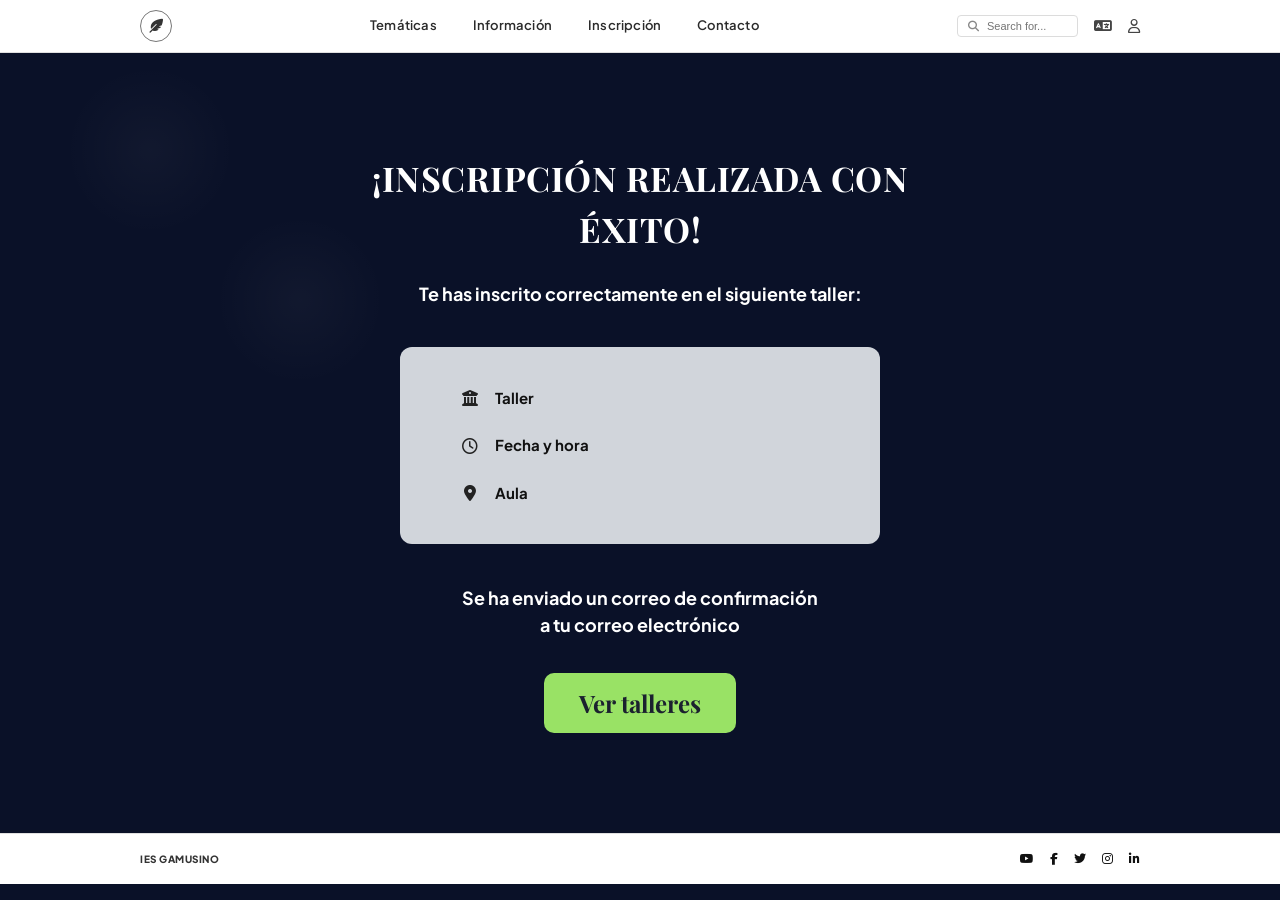
==== confirmacion.html @ 70feed96 "Pagina 4 confirmacion html, añado nuevo codigo en css" ====
<!DOCTYPE html>
<html lang="es">
<head>
  <meta charset="UTF-8">
  <meta name="viewport" content="width=device-width, initial-scale=1.0">
  <title>Inscripción - IES Gamusino</title>
  <!-- Google Fonts & Font Awesome Icons -->
  <link rel="preconnect" href="https://fonts.googleapis.com">
  <link rel="preconnect" href="https://fonts.gstatic.com" crossorigin>
  <link href="https://fonts.googleapis.com/css2?family=Cinzel:wght@600;700&family=Playfair+Display:ital,wght@0,600;0,700;1,400&family=Plus+Jakarta+Sans:wght@400;500;600;700&display=swap" rel="stylesheet">
  <link rel="stylesheet" href="https://cdnjs.cloudflare.com/ajax/libs/font-awesome/6.5.1/css/all.min.css">
  <link rel="stylesheet" href="css/style.css">
</head>
<body class="bg-watermark-tiled">

  <!-- Header / Barra de Navegación -->
  <header class="main-header">
    <div class="header-container">
      <div class="logo">
        <i class="fa-solid fa-feather-pointed"></i>
      </div>
      <nav class="nav-links">
        <a href="index.html">Temáticas</a>
        <a href="informacion.html">Información</a>
        <a href="inscripcion.html" class="active">Inscripción</a>
        <a href="contacto.html">Contacto</a>
      </nav>
      <div class="header-tools">
        <div class="search-bar">
          <i class="fa-solid fa-magnifying-glass"></i>
          <input type="text" placeholder="Search for...">
        </div>
        <button class="icon-btn" aria-label="Idioma"><i class="fa-solid fa-language"></i></button>
        <button class="icon-btn" aria-label="Perfil"><i class="fa-regular fa-user"></i></button>
      </div>
    </div>
  </header>

  <!-- Contenido Principal -->
  <main class="main-content success-main">
    <div class="container success-container">
      
      <h1 class="success-title">¡INSCRIPCIÓN REALIZADA CON ÉXITO!</h1>
      <p class="success-subtitle">Te has inscrito correctamente en el siguiente taller:</p>

      <!-- Tarjeta gris de datos -->
      <div class="success-card">
        <div class="success-card-item">
          <i class="fa-solid fa-building-columns"></i>
          <span>Taller</span>
        </div>
        <div class="success-card-item">
          <i class="fa-regular fa-clock"></i>
          <span>Fecha y hora</span>
        </div>
        <div class="success-card-item">
          <i class="fa-solid fa-location-dot"></i>
          <span>Aula</span>
        </div>
      </div>

      <p class="success-message">
        Se ha enviado un correo de confirmación<br>
        a tu correo electrónico
      </p>

      <a href="index.html" class="btn-green">Ver talleres</a>

    </div>
  </main>

  <!-- Footer -->
  <footer class="main-footer">
    <div class="footer-container">
      <div class="footer-copy">
        IES GAMUSINO
      </div>
      <div class="footer-socials">
        <a href="#" aria-label="Youtube"><i class="fa-brands fa-youtube"></i></a>
        <a href="#" aria-label="Facebook"><i class="fa-brands fa-facebook-f"></i></a>
        <a href="#" aria-label="Twitter"><i class="fa-brands fa-twitter"></i></a>
        <a href="#" aria-label="Instagram"><i class="fa-brands fa-instagram"></i></a>
        <a href="#" aria-label="LinkedIn"><i class="fa-brands fa-linkedin-in"></i></a>
      </div>
    </div>
  </footer>

</body>
</html>
---- css/style.css ----
/* Reseteo general */
* {
  margin: 0;
  padding: 0;
  box-sizing: border-box;
}

:root {
  --bg-dark: #0a1128;
  --accent-lime: #99e265;
  --accent-yellow: #f8c057;
  --card-cream: #fce7b2;
  --text-dark: #1b212f;
  --text-light: #ffffff;
}

body {
  font-family: 'Plus Jakarta Sans', sans-serif;
  background-color: var(--bg-dark);
  color: var(--text-light);
  line-height: 1.5;
  overflow-x: hidden;
  /* Marca de agua de fondo que emula el sello circular de la imagen */
  background-image: 
    radial-gradient(circle at 10% 8%, rgba(255, 255, 255, 0.04) 0%, transparent 25%),
    radial-gradient(circle at 85% 15%, rgba(255, 255, 255, 0.03) 0%, transparent 30%),
    radial-gradient(circle at 50% 60%, rgba(255, 255, 255, 0.02) 0%, transparent 40%);
  background-repeat: no-repeat;
}

.container {
  max-width: 1040px;
  margin: 0 auto;
  padding: 0 20px;
}

/* Header */
.main-header {
  background-color: #ffffff;
  padding: 10px 0;
  border-bottom: 1px solid #e0e0e0;
}

.header-container {
  max-width: 1040px;
  margin: 0 auto;
  padding: 0 20px;
  display: flex;
  align-items: center;
  justify-content: space-between;
}

.logo {
  width: 32px;
  height: 32px;
  border: 1px solid #777;
  border-radius: 50%;
  display: flex;
  align-items: center;
  justify-content: center;
  color: #333;
  font-size: 14px;
}

.nav-links {
  display: flex;
  gap: 36px;
}

.nav-links a {
  text-decoration: none;
  color: #2b2b2b;
  font-size: 13px;
  font-weight: 600;
  letter-spacing: 0.2px;
}

.header-tools {
  display: flex;
  align-items: center;
  gap: 16px;
}

.search-bar {
  display: flex;
  align-items: center;
  background: #ffffff;
  border: 1px solid #dcdcdc;
  border-radius: 4px;
  padding: 4px 10px;
  gap: 8px;
}

.search-bar i {
  font-size: 11px;
  color: #888;
}

.search-bar input {
  border: none;
  outline: none;
  font-size: 11px;
  width: 80px;
}

.icon-btn {
  background: none;
  border: none;
  cursor: pointer;
  color: #444;
  font-size: 14px;
}

/* Hero */
.hero-section {
  padding: 55px 0 35px;
}

.sub-brand {
  font-family: 'Cinzel', serif;
  font-size: 20px;
  letter-spacing: 2px;
  margin-bottom: 20px;
  font-weight: 700;
}

.hero-title {
  font-family: 'Playfair Display', serif;
  font-size: 42px;
  font-weight: 700;
  line-height: 1.2;
}

.hero-title span {
  color: var(--accent-yellow);
}

/* Tarjeta La estrella de la temporada */
.featured-card {
  background-color: var(--accent-lime);
  color: var(--text-dark);
  border-radius: 18px;
  padding: 35px 40px;
  display: grid;
  grid-template-columns: 1.15fr 0.85fr;
  gap: 30px;
  align-items: center;
  margin-bottom: 45px;
  box-shadow: 0 10px 30px rgba(0, 0, 0, 0.3);
}

.featured-info h2 {
  font-family: 'Playfair Display', serif;
  font-size: 38px;
  font-weight: 700;
  margin-bottom: 12px;
}

.featured-info .subtitle {
  font-weight: 700;
  font-size: 12.5px;
  margin-bottom: 14px;
}

.featured-info .description {
  font-size: 12px;
  line-height: 1.6;
  margin-bottom: 24px;
  color: #222;
}

.btn-pill {
  display: inline-block;
  background-color: #ffffff;
  color: #111;
  text-decoration: none;
  font-size: 11px;
  font-weight: 700;
  padding: 8px 18px;
  border-radius: 20px;
  box-shadow: 0 2px 6px rgba(0,0,0,0.15);
  border: 1px solid rgba(0,0,0,0.05);
}

.featured-image img {
  width: 100%;
  height: 240px;
  object-fit: cover;
  border-radius: 6px;
  display: block;
}

/* Middle Grid: Novedades & Filtro */
.middle-grid {
  display: grid;
  grid-template-columns: 1.25fr 0.9fr;
  gap: 45px;
  margin-bottom: 50px;
}

.section-badge-title {
  display: flex;
  align-items: center;
  gap: 10px;
  font-size: 26px;
  font-family: 'Playfair Display', serif;
  margin-bottom: 20px;
}

.section-badge-title i {
  font-size: 20px;
}

/* Novedades Card */
.news-card {
  background-color: var(--card-cream);
  color: #2b261b;
  border-radius: 16px;
  padding: 24px;
  box-shadow: 0 8px 24px rgba(0, 0, 0, 0.25);
}

.news-header h4 {
  font-weight: 800;
  font-size: 13.5px;
  color: #1a1a1a;
}

.news-header p {
  font-size: 12px;
  font-style: italic;
  margin-bottom: 18px;
  color: #444;
}

.news-body {
  display: grid;
  grid-template-columns: 1fr 1fr;
  gap: 16px;
  align-items: center;
}

.news-img img {
  width: 100%;
  height: 180px;
  object-fit: cover;
  border-radius: 6px;
  display: block;
}

.news-text p {
  font-size: 12px;
  line-height: 1.55;
  color: #2a2a2a;
}

/* Filtro talleres & Select */
.filter-group {
  margin-bottom: 20px;
}

.filter-group label {
  display: block;
  font-size: 13.5px;
  font-weight: 500;
  margin-bottom: 6px;
  color: #d1d5db;
}

.select-wrapper {
  position: relative;
}

.select-wrapper select {
  width: 100%;
  padding: 9px 12px;
  border-radius: 4px;
  border: none;
  font-size: 12px;
  color: #777;
  background-color: #fff;
  appearance: none;
  cursor: pointer;
}

.select-wrapper i {
  position: absolute;
  right: 12px;
  top: 50%;
  transform: translateY(-50%);
  color: #666;
  font-size: 11px;
  pointer-events: none;
}

/* Calendario */
.calendar-card {
  background: #ffffff;
  color: #333;
  border-radius: 6px;
  padding: 16px 14px;
  box-shadow: 0 4px 15px rgba(0,0,0,0.2);
}

.calendar-header {
  display: flex;
  justify-content: space-between;
  align-items: center;
  margin-bottom: 12px;
}

.cal-title {
  font-size: 11px;
  font-weight: 700;
  color: #333;
}

.cal-nav {
  background: #f8c057;
  border: none;
  width: 18px;
  height: 18px;
  border-radius: 50%;
  display: flex;
  align-items: center;
  justify-content: center;
  font-size: 8px;
  color: #fff;
  cursor: pointer;
}

.calendar-grid {
  display: grid;
  grid-template-columns: repeat(7, 1fr);
  text-align: center;
}

.calendar-grid.weekdays span {
  font-size: 8.5px;
  color: #999;
  font-weight: 600;
  margin-bottom: 8px;
}

.calendar-grid.days span {
  font-size: 9.5px;
  padding: 4px 0;
  color: #333;
}

/* Sección Nuestros talleres */
.workshops-section {
  text-align: center;
  padding: 20px 0 60px;
}

.workshops-title {
  font-family: 'Playfair Display', serif;
  font-size: 32px;
  font-weight: 700;
  margin-bottom: 28px;
}

.carousel-container {
  display: flex;
  align-items: center;
  justify-content: center;
  gap: 16px;
}

.carousel-arrow {
  background: none;
  border: none;
  color: #ffffff;
  font-size: 24px;
  cursor: pointer;
  opacity: 0.8;
  padding: 8px;
}

.carousel-arrow:hover {
  opacity: 1;
}

.workshops-grid {
  display: grid;
  grid-template-columns: repeat(3, 1fr);
  gap: 24px;
  width: 100%;
}

.workshop-card {
  background-color: var(--accent-lime);
  color: var(--text-dark);
  border-radius: 18px;
  padding: 22px 18px 20px;
  display: flex;
  flex-direction: column;
  align-items: center;
}

.workshop-card h3 {
  font-family: 'Playfair Display', serif;
  font-size: 25px;
  font-weight: 700;
  margin-bottom: 12px;
}

.card-img-wrap {
  width: 100%;
  margin-bottom: 14px;
}

.card-img-wrap img {
  width: 100%;
  height: 140px;
  object-fit: cover;
  border-radius: 4px;
  display: block;
}

.workshop-desc {
  font-size: 11px;
  line-height: 1.5;
  color: #222;
  margin-bottom: 16px;
  flex-grow: 1;
}

.btn-pill-card {
  font-size: 10px;
  padding: 6px 14px;
}

/* Paginación Dots */
.dots-pagination {
  display: flex;
  justify-content: center;
  gap: 8px;
  margin-top: 22px;
}

.dot {
  width: 8px;
  height: 8px;
  border-radius: 50%;
  background-color: #64748b;
  display: inline-block;
}

.dot.active {
  width: 18px;
  border-radius: 4px;
  background-color: #ffffff;
}

/* Footer */
.main-footer {
  background-color: #ffffff;
  padding: 16px 0;
  border-top: 1px solid #e0e0e0;
}

.footer-container {
  max-width: 1040px;
  margin: 0 auto;
  padding: 0 20px;
  display: flex;
  justify-content: space-between;
  align-items: center;
}

.footer-copy {
  font-size: 10px;
  font-weight: 800;
  color: #333;
  letter-spacing: 0.5px;
}

.footer-socials {
  display: flex;
  gap: 16px;
}

.footer-socials a {
  color: #111;
  font-size: 12px;
  text-decoration: none;
}

/* Responsive */
@media (max-width: 850px) {
  .featured-card,
  .middle-grid,
  .news-body,
  .workshops-grid {
    grid-template-columns: 1fr;
  }

  .carousel-arrow {
    display: none;
  }
}

/* =========================================
   ESTILOS PARA LA PÁGINA 4 (CONFIRMACIÓN)
   ========================================= */

/* Fondo específico para simular los logos repetidos como marca de agua */
.bg-watermark-tiled {
  /* Genera un patrón tenue en el fondo manteniendo el azul oscuro */
  background-image: 
    radial-gradient(circle at center, rgba(255,255,255,0.03) 0%, transparent 40%),
    radial-gradient(circle at center, rgba(255,255,255,0.03) 0%, transparent 40%);
  background-size: 300px 300px;
  background-position: 0 0, 150px 150px;
}

.success-main {
  /* Calcula la altura para centrar el contenido ocupando la pantalla */
  min-height: calc(100vh - 120px); 
  display: flex;
  align-items: center;
  justify-content: center;
  padding: 60px 20px;
}

.success-container {
  display: flex;
  flex-direction: column;
  align-items: center;
  text-align: center;
  max-width: 700px;
}

.success-title {
  font-family: 'Playfair Display', serif;
  font-size: 34px;
  font-weight: 700;
  margin-bottom: 25px;
  letter-spacing: 0.5px;
}

.success-subtitle {
  font-size: 18px;
  font-weight: 700;
  margin-bottom: 40px;
}

/* Tarjeta gris de datos */
.success-card {
  background-color: #d1d5db; /* Gris claro */
  color: #111;
  border-radius: 12px;
  padding: 40px 60px;
  width: 100%;
  max-width: 480px;
  text-align: left;
  margin-bottom: 40px;
}

.success-card-item {
  display: flex;
  align-items: center;
  gap: 15px;
  font-size: 15px;
  font-weight: 700;
  margin-bottom: 25px;
}

.success-card-item:last-child {
  margin-bottom: 0;
}

.success-card-item i {
  font-size: 16px;
  width: 20px;
  text-align: center;
  color: #222;
}

.success-message {
  font-size: 18px;
  font-weight: 700;
  line-height: 1.5;
  margin-bottom: 35px;
}

/* Modificador del botón verde para esta vista */
.btn-success {
  font-size: 24px;
  padding: 12px 35px;
  border-radius: 10px;
}

/* Ajustes Responsive */
@media (max-width: 600px) {
  .success-title {
    font-size: 26px;
  }
  .success-card {
    padding: 30px 40px;
  }
  .btn-success {
    font-size: 20px;
    padding: 10px 25px;
  }
}

/* =========================================
   BOTÓN VERDE GLOBAL (CTA)
   ========================================= */
.btn-green {
  display: inline-block;
  background-color: var(--accent-lime); /* Este es tu verde #99e265 */
  color: var(--text-dark);
  font-family: 'Playfair Display', serif;
  font-size: 24px;
  font-weight: 700;
  text-decoration: none;
  padding: 12px 35px;
  border-radius: 10px;
  transition: transform 0.2s ease, box-shadow 0.2s ease;
}

.btn-green:hover {
  transform: scale(1.05);
  box-shadow: 0 5px 15px rgba(153, 226, 101, 0.4);
}
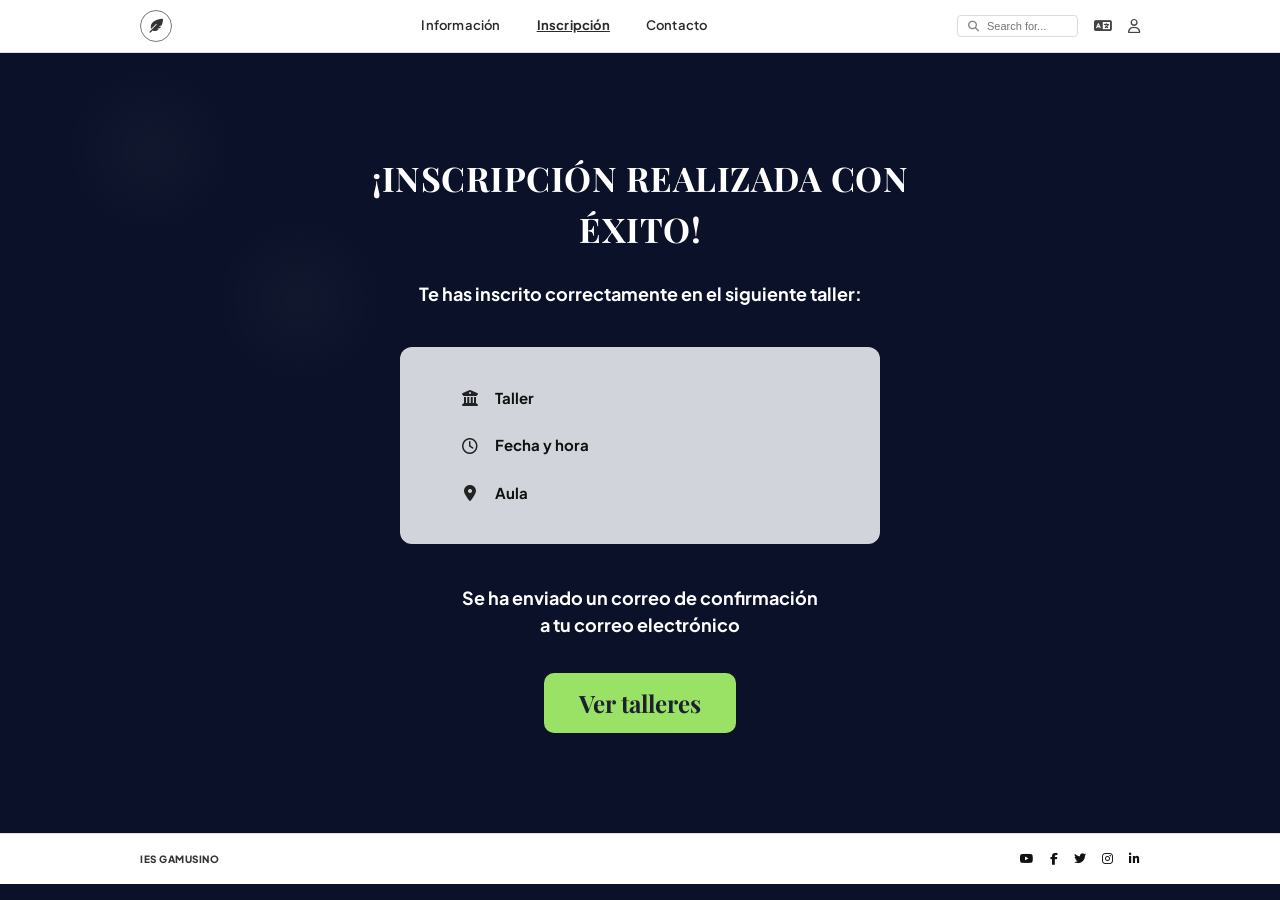
==== commit c4ef99b9: "Página de inscripción añadida" ====
--- a/confirmacion.html
+++ b/confirmacion.html
@@ -1,5 +1,6 @@
 <!DOCTYPE html>
 <html lang="es">
+
 <head>
   <meta charset="UTF-8">
   <meta name="viewport" content="width=device-width, initial-scale=1.0">
@@ -7,10 +8,13 @@
   <!-- Google Fonts & Font Awesome Icons -->
   <link rel="preconnect" href="https://fonts.googleapis.com">
   <link rel="preconnect" href="https://fonts.gstatic.com" crossorigin>
-  <link href="https://fonts.googleapis.com/css2?family=Cinzel:wght@600;700&family=Playfair+Display:ital,wght@0,600;0,700;1,400&family=Plus+Jakarta+Sans:wght@400;500;600;700&display=swap" rel="stylesheet">
+  <link
+    href="https://fonts.googleapis.com/css2?family=Cinzel:wght@600;700&family=Playfair+Display:ital,wght@0,600;0,700;1,400&family=Plus+Jakarta+Sans:wght@400;500;600;700&display=swap"
+    rel="stylesheet">
   <link rel="stylesheet" href="https://cdnjs.cloudflare.com/ajax/libs/font-awesome/6.5.1/css/all.min.css">
   <link rel="stylesheet" href="css/style.css">
 </head>
+
 <body class="bg-watermark-tiled">
 
   <!-- Header / Barra de Navegación -->
@@ -19,11 +23,10 @@
       <div class="logo">
         <i class="fa-solid fa-feather-pointed"></i>
       </div>
-      <nav class="nav-links">
-        <a href="index.html">Temáticas</a>
+      <nav class="nav-links" aria-label="Navegación principal">
         <a href="informacion.html">Información</a>
-        <a href="inscripcion.html" class="active">Inscripción</a>
-        <a href="contacto.html">Contacto</a>
+        <a href="inscripcion.html" aria-current="page">Inscripción</a>
+        <a href="#contacto">Contacto</a>
       </nav>
       <div class="header-tools">
         <div class="search-bar">
@@ -39,7 +42,7 @@
   <!-- Contenido Principal -->
   <main class="main-content success-main">
     <div class="container success-container">
-      
+
       <h1 class="success-title">¡INSCRIPCIÓN REALIZADA CON ÉXITO!</h1>
       <p class="success-subtitle">Te has inscrito correctamente en el siguiente taller:</p>
 
@@ -86,4 +89,5 @@
   </footer>
 
 </body>
+
 </html>
--- a/css/style.css
+++ b/css/style.css
@@ -21,7 +21,7 @@
   line-height: 1.5;
   overflow-x: hidden;
   /* Marca de agua de fondo que emula el sello circular de la imagen */
-  background-image: 
+  background-image:
     radial-gradient(circle at 10% 8%, rgba(255, 255, 255, 0.04) 0%, transparent 25%),
     radial-gradient(circle at 85% 15%, rgba(255, 255, 255, 0.03) 0%, transparent 30%),
     radial-gradient(circle at 50% 60%, rgba(255, 255, 255, 0.02) 0%, transparent 40%);
@@ -178,8 +178,8 @@
   font-weight: 700;
   padding: 8px 18px;
   border-radius: 20px;
-  box-shadow: 0 2px 6px rgba(0,0,0,0.15);
-  border: 1px solid rgba(0,0,0,0.05);
+  box-shadow: 0 2px 6px rgba(0, 0, 0, 0.15);
+  border: 1px solid rgba(0, 0, 0, 0.05);
 }
 
 .featured-image img {
@@ -299,7 +299,7 @@
   color: #333;
   border-radius: 6px;
   padding: 16px 14px;
-  box-shadow: 0 4px 15px rgba(0,0,0,0.2);
+  box-shadow: 0 4px 15px rgba(0, 0, 0, 0.2);
 }
 
 .calendar-header {
@@ -490,6 +490,7 @@
 
 /* Responsive */
 @media (max-width: 850px) {
+
   .featured-card,
   .middle-grid,
   .news-body,
@@ -509,16 +510,16 @@
 /* Fondo específico para simular los logos repetidos como marca de agua */
 .bg-watermark-tiled {
   /* Genera un patrón tenue en el fondo manteniendo el azul oscuro */
-  background-image: 
-    radial-gradient(circle at center, rgba(255,255,255,0.03) 0%, transparent 40%),
-    radial-gradient(circle at center, rgba(255,255,255,0.03) 0%, transparent 40%);
+  background-image:
+    radial-gradient(circle at center, rgba(255, 255, 255, 0.03) 0%, transparent 40%),
+    radial-gradient(circle at center, rgba(255, 255, 255, 0.03) 0%, transparent 40%);
   background-size: 300px 300px;
   background-position: 0 0, 150px 150px;
 }
 
 .success-main {
   /* Calcula la altura para centrar el contenido ocupando la pantalla */
-  min-height: calc(100vh - 120px); 
+  min-height: calc(100vh - 120px);
   display: flex;
   align-items: center;
   justify-content: center;
@@ -549,7 +550,8 @@
 
 /* Tarjeta gris de datos */
 .success-card {
-  background-color: #d1d5db; /* Gris claro */
+  background-color: #d1d5db;
+  /* Gris claro */
   color: #111;
   border-radius: 12px;
   padding: 40px 60px;
@@ -598,9 +600,11 @@
   .success-title {
     font-size: 26px;
   }
+
   .success-card {
     padding: 30px 40px;
   }
+
   .btn-success {
     font-size: 20px;
     padding: 10px 25px;
@@ -612,7 +616,8 @@
    ========================================= */
 .btn-green {
   display: inline-block;
-  background-color: var(--accent-lime); /* Este es tu verde #99e265 */
+  background-color: var(--accent-lime);
+  /* Este es tu verde #99e265 */
   color: var(--text-dark);
   font-family: 'Playfair Display', serif;
   font-size: 24px;
@@ -626,4 +631,413 @@
 .btn-green:hover {
   transform: scale(1.05);
   box-shadow: 0 5px 15px rgba(153, 226, 101, 0.4);
+}
+
+/* =========================================================
+   AÑADIDO · PANTALLA 2 (informacion.html)
+   Información detallada del taller.
+
+   Todo lo anterior de este archivo queda intacto.
+   Las reglas que comparten nombre con las de otras pantallas
+   (.hero-section, .sub-brand, .hero-title, .main-content,
+   cabecera/pie en móvil...) solo se aplican a informacion.html:
+   - dentro del <main> se limitan con #contenido
+   - en cabecera/pie, con body:has(#contenido)
+   (:where() mantiene la misma especificidad que el original).
+   ========================================================= */
+
+/* ---------- Variables nuevas ---------- */
+:root {
+  --accent-lime-hover: #6fc13a;
+  --overlay: rgba(10, 17, 40, 0.78);
+  --focus: #ffdd00;
+
+  --font-body: 'Plus Jakarta Sans', sans-serif;
+  --font-title: 'Playfair Display', serif;
+  --font-brand: 'Cinzel', serif;
+}
+
+/* ---------- Accesibilidad ---------- */
+/* Foco visible para teclado: anillo amarillo con borde oscuro */
+:where(body:has(#contenido)) :focus-visible {
+  outline: 3px solid var(--focus);
+  outline-offset: 0;
+  box-shadow: 0 0 0 6px var(--bg-dark);
+}
+
+.skip-link {
+  position: absolute;
+  left: 20px;
+  top: -4rem;
+  background-color: #ffffff;
+  color: var(--text-dark);
+  font-weight: 700;
+  padding: 8px 16px;
+  border-radius: 4px;
+  z-index: 10;
+}
+
+.skip-link:focus {
+  top: 8px;
+}
+
+/* ---------- Header: extras de informacion.html ---------- */
+.logo {
+  text-decoration: none;
+  /* aquí el logo es un enlace */
+}
+
+:where(body:has(#contenido)) .nav-links a {
+  text-underline-offset: 6px;
+}
+
+:where(body:has(#contenido)) .nav-links a:hover {
+  text-decoration: underline;
+}
+
+/* Página actual (selector de atributo) */
+.nav-links a[aria-current="page"] {
+  font-weight: 700;
+  text-decoration: underline;
+}
+
+:where(body:has(#contenido)) .search-bar:focus-within {
+  outline: 3px solid var(--focus);
+  box-shadow: 0 0 0 6px var(--bg-dark);
+}
+
+/* ---------- Hero (imagen + banda de título) ---------- */
+#contenido .hero-section {
+  position: relative;
+  display: flex;
+  flex-direction: column;
+  justify-content: flex-start;
+  min-height: 560px;
+  padding-top: 64px;
+}
+
+.hero-img {
+  position: absolute;
+  inset: 0;
+  width: 100%;
+  height: 100%;
+  object-fit: cover;
+  /* mantiene la proporción de la imagen */
+}
+
+.hero-band {
+  position: relative;
+  background-color: var(--overlay);
+  padding: 20px 0 28px;
+}
+
+#contenido .sub-brand {
+  margin-bottom: 18px;
+}
+
+#contenido .hero-title {
+  overflow-wrap: break-word;
+}
+
+.hero-subtitle {
+  font-size: 24px;
+  font-weight: 500;
+  line-height: 1.3;
+  margin-top: 6px;
+}
+
+/* ---------- Contenido ---------- */
+#contenido .main-content {
+  padding: 40px 0 70px;
+}
+
+/* Línea blanca bajo el hero */
+.divider {
+  height: 8px;
+  border: none;
+  border-radius: 4px;
+  background-color: #ffffff;
+  margin: 0 0 40px;
+}
+
+.intro {
+  max-width: 70ch;
+  font-size: 18px;
+  line-height: 1.6;
+  margin-bottom: 56px;
+}
+
+/* Bloques: Qué aprenderás / Metodología / Detalles clave */
+.info-block {
+  margin-bottom: 48px;
+}
+
+/* Todos los títulos reservan el mismo hueco a la izquierda, así el texto
+   queda alineado y el icono (solo en el primero) ocupa ese hueco. */
+.block-title {
+  position: relative;
+  padding-left: 46px;
+  font-family: var(--font-title);
+  font-size: 30.4px;
+  /* = h3 de .section-badge-title del listado (26px × 1.17) */
+  font-weight: 700;
+  line-height: 1.5;
+  margin-bottom: 10px;
+}
+
+.title-icon {
+  position: absolute;
+  left: 0;
+  top: 50%;
+  width: 30px;
+  height: 30px;
+  transform: translateY(-50%);
+  color: var(--accent-yellow);
+  /* el amarillo identifica lo que informa */
+}
+
+.info-list {
+  max-width: 70ch;
+  list-style: disc;
+  padding-left: 68px;
+  font-size: 20px;
+  line-height: 1.6;
+}
+
+.info-list li::marker {
+  color: var(--text-light);
+}
+
+/* ---------- Botón de acción (verde = lo que se puede hacer) ---------- */
+.cta {
+  display: flex;
+  justify-content: center;
+  margin-top: 64px;
+}
+
+.btn-cta {
+  display: inline-block;
+  background-color: var(--accent-lime);
+  color: var(--text-dark);
+  text-decoration: none;
+  font-family: var(--font-body);
+  /* misma fuente que .btn-pill del listado */
+  font-size: 18px;
+  font-weight: 700;
+  line-height: 1.5;
+  white-space: nowrap;
+  padding: 14px 40px;
+  border-radius: 20px;
+  /* mismo radio que .btn-pill */
+  box-shadow: 0 2px 6px rgba(0, 0, 0, 0.15);
+  transition: background-color 0.2s ease;
+}
+
+.btn-cta:hover {
+  background-color: var(--accent-lime-hover);
+}
+
+/* ---------- Footer: extra de informacion.html ---------- */
+:where(body:has(#contenido)) .footer-socials a:hover {
+  color: #555;
+}
+
+/* ---------- Responsive (informacion.html) ---------- */
+@media (max-width: 850px) {
+  :where(body:has(#contenido)) .header-container {
+    flex-wrap: wrap;
+    justify-content: center;
+    gap: 10px 20px;
+  }
+
+  :where(body:has(#contenido)) .nav-links {
+    order: 3;
+    width: 100%;
+    justify-content: center;
+    gap: 10px 24px;
+  }
+
+  #contenido .hero-section {
+    min-height: 380px;
+    padding-top: 32px;
+  }
+
+  #contenido .sub-brand {
+    font-size: 16px;
+    margin-bottom: 12px;
+  }
+
+  #contenido .hero-title {
+    font-size: 34px;
+  }
+
+  .hero-subtitle {
+    font-size: 18px;
+  }
+
+  .block-title {
+    font-size: 26px;
+    padding-left: 38px;
+  }
+
+  .title-icon {
+    width: 24px;
+    height: 24px;
+  }
+
+  .info-list {
+    font-size: 18px;
+    padding-left: 58px;
+  }
+
+  :where(body:has(#contenido)) .footer-container {
+    flex-wrap: wrap;
+    gap: 10px;
+  }
+
+  .btn-cta {
+    width: 100%;
+    text-align: center;
+    white-space: normal;
+  }
+}
+
+
+.form-container {
+  max-width: 760px;
+}
+
+.form-title {
+  font-family: var(--font-title);
+  font-size: 34px;
+  font-weight: 700;
+  text-align: center;
+  margin-bottom: 12px;
+}
+
+.form-intro {
+  font-size: 18px;
+  text-align: center;
+  margin-bottom: 32px;
+}
+
+/* Tarjeta amarilla del formulario */
+.form-card {
+  background-color: var(--accent-yellow);
+  color: var(--text-dark);
+  border-radius: 16px;
+  padding: 36px 40px;
+}
+
+/* Campos en parejas (dos columnas); en móvil, una sola */
+.form-grid {
+  display: grid;
+  grid-template-columns: 1fr 1fr;
+  gap: 24px 32px;
+}
+
+.form-field-wide {
+  grid-column: 1 / -1;
+}
+
+.form-field label {
+  display: block;
+  font-size: 16px;
+  font-weight: 700;
+  margin-bottom: 6px;
+}
+
+.form-optional {
+  font-weight: 500;
+}
+
+/* Campos: gris de la tarjeta de confirmación, borde inferior oscuro */
+.form-field input,
+.form-field select,
+.form-field textarea {
+  width: 100%;
+  font-family: var(--font-body);
+  font-size: 16px;
+  color: var(--text-dark);
+  background-color: #d1d5db;
+  border: 2px solid transparent;
+  border-bottom-color: var(--text-dark);
+  border-radius: 6px;
+  padding: 10px 12px;
+}
+
+/* Calendario*/
+.form-field input[type="date"] {
+  background-color: #ffffff;
+}
+
+.form-field textarea {
+  resize: vertical;
+  min-height: 110px;
+}
+
+.form-field .select-wrapper select {
+  padding-right: 36px;
+}
+
+.form-field :user-invalid {
+  border-color: #ca3535;
+}
+
+.form-card :focus-visible {
+  outline: 3px solid var(--bg-dark);
+  outline-offset: 2px;
+  box-shadow: none;
+}
+
+/* Acciones */
+.form-actions {
+  display: flex;
+  flex-wrap: wrap;
+  align-items: center;
+  justify-content: flex-end;
+  gap: 16px 28px;
+  margin-top: 32px;
+}
+
+.form-link {
+  color: var(--text-dark);
+  font-size: 16px;
+  font-weight: 700;
+  text-decoration: none;
+}
+
+.form-link:hover {
+  text-decoration: underline;
+}
+
+button.btn-green {
+  border: 0;
+  cursor: pointer;
+}
+
+/* ---------- Responsive (inscripcion.html) ---------- */
+@media (max-width: 850px) {
+  .form-title {
+    font-size: 26px;
+  }
+
+  .form-card {
+    padding: 28px 20px;
+  }
+
+  .form-grid {
+    grid-template-columns: 1fr;
+  }
+
+  /* Enviar queda al final y ocupa todo el ancho */
+  .form-actions {
+    flex-direction: column;
+    align-items: stretch;
+    text-align: center;
+  }
+
+  .form-actions .btn-green {
+    width: 100%;
+  }
 }
